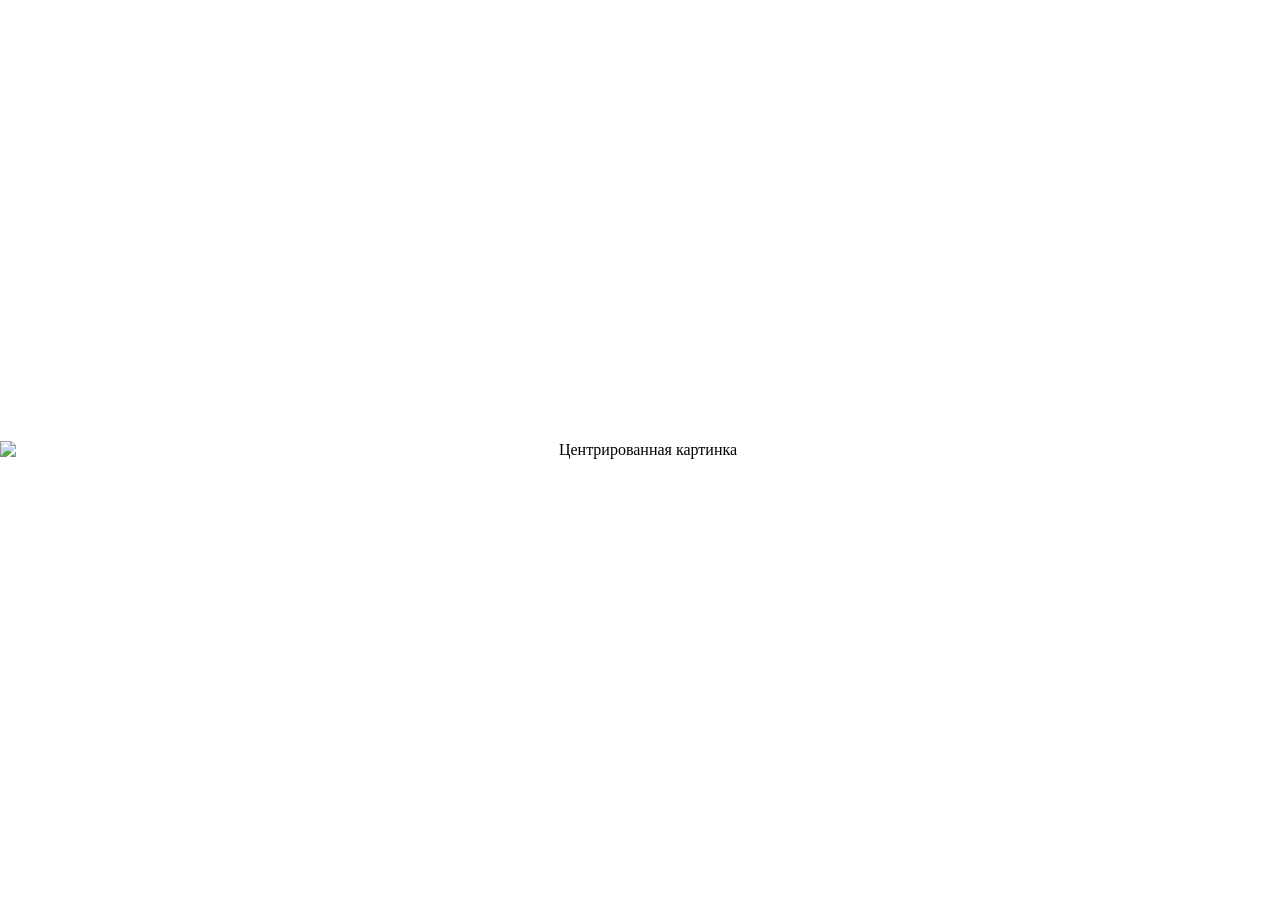
==== index.html @ 5d58aa11 "Первый коммит" ====
<!DOCTYPE html>
<html lang="ru">
<head>
    <meta charset="UTF-8">
    <meta name="viewport" content="width=device-width, initial-scale=1.0">
    <title>Мой сайт — картинка по центру</title>
    <style>
        /* Убираем все отступы на body и html, чтобы ничего не мешало */
        html, body {
            margin: 0;
            padding: 0;
            height: 100%; /* Обеспечиваем полную высоту */
        }

        /* Само body — это гибкий контейнер, который центрирует своё содержимое */
        body {
            display: flex;
            align-items: center;     /* Вертикальное центрирование */
            justify-content: center; /* Горизонтальное центрирование */
            background-color: #ffffff; /* Цвет фона на случай, если картинка не загрузится или останутся поля */
        }

        /* Контейнер для картинки — занимает всю ширину, но оставляет возможность центрировать само изображение */
        .image-wrapper {
            width: 100%; /* Растягиваем на всю ширину окна */
            text-align: center; /* Горизонтальное выравнивание содержимого (для надёжности) */
        }

        /* Сама картинка */
        .image-wrapper img {
            display: block;     /* Убирает лишнее пространство снизу */
            width: 100%;        /* Ширина = 100% родительского контейнера (то есть всего экрана) */
            height: auto;       /* Высота подбирается автоматически, сохраняя пропорции */
            max-width: 100%;    /* Страховка, чтобы не вылезти за границы */
            margin: 0 auto;     /* Дополнительное центрирование, если вдруг */
        }
    </style>
</head>
<body>
    <div class="image-wrapper">
        <!-- 
            ⚠️ ВАЖНО: замени путь на свою картинку!
            Пример: если у тебя в папке "images" лежит файл "foto.jpg", 
            напиши src="images/foto.jpg"
        -->
        <img src="D:\Институт\ПФ\Оюложка\IMG_7835.png"alt="Центрированная картинка">

        <!-- Для теста, если пока нет своей картинки, можешь раскомментировать строчку ниже
             и закомментировать верхнюю, чтобы увидеть, как работает центрирование. -->
        <!-- <img src="https://via.placeholder.com/1200x600/3498db/ffffff?text=Моя+картинка" alt="Тестовая картинка"> -->
    </div>

    
    <script>
        // Когда пользователь кликает в любом месте страницы...
        document.addEventListener('click', function() {
            // --- ВЫБЕРИ ОДИН ИЗ ВАРИАНТОВ (раскомментируй нужный) ---

            // Вариант 1: Переход в ЭТОЙ же вкладке (замени 'newpage.html' на свой адрес)
            window.location.href = 'CV.html'; 
        });

    </script>
</body>
</html>
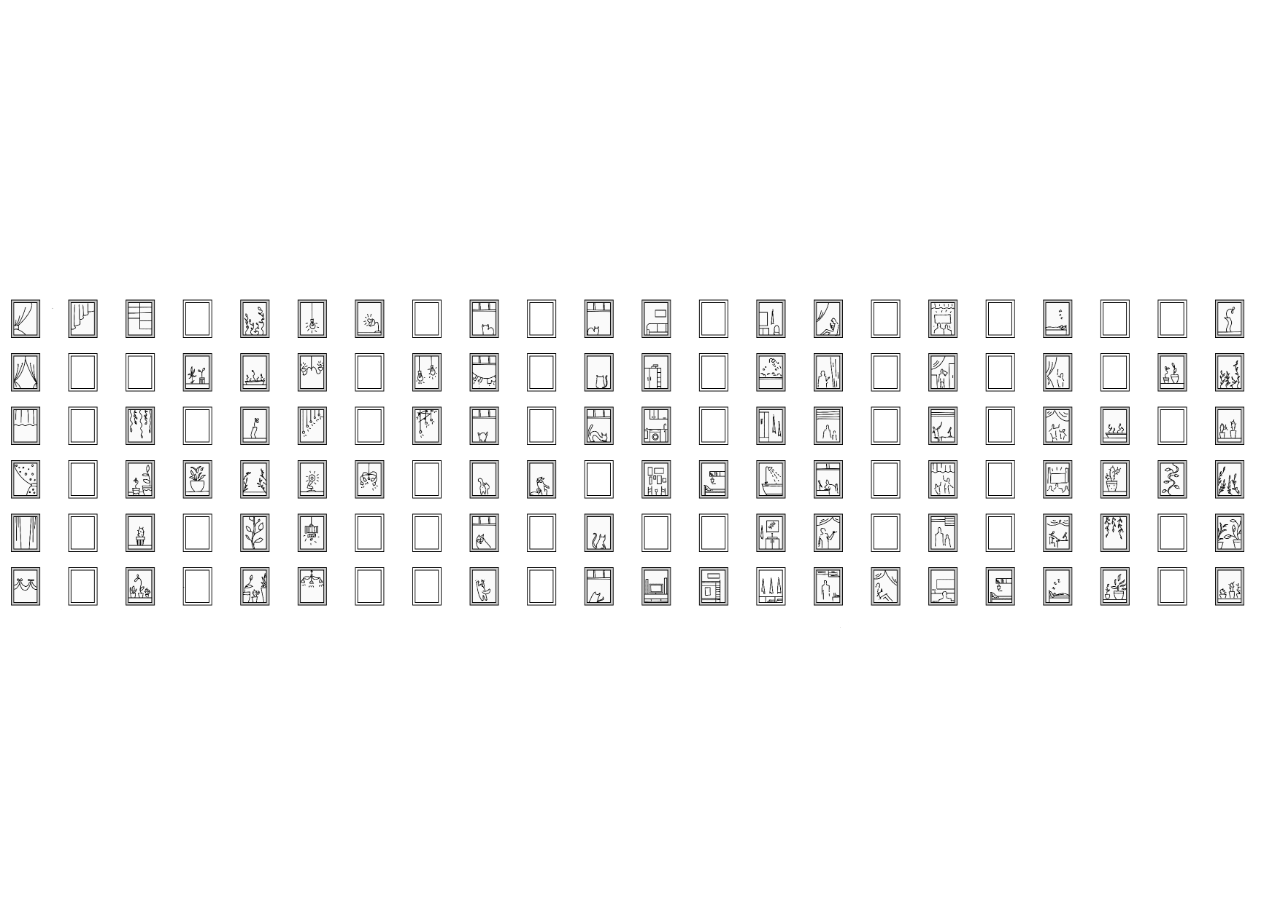
==== commit 2ea09617: "Добавил новую картинку и обновил страницы" ====
--- a/index.html
+++ b/index.html
@@ -43,7 +43,7 @@
             Пример: если у тебя в папке "images" лежит файл "foto.jpg", 
             напиши src="images/foto.jpg"
         -->
-        <img src="D:\Институт\ПФ\Оюложка\IMG_7835.png"alt="Центрированная картинка">
+        <img src="IMG_7835.png"alt="Центрированная картинка">
 
         <!-- Для теста, если пока нет своей картинки, можешь раскомментировать строчку ниже
              и закомментировать верхнюю, чтобы увидеть, как работает центрирование. -->
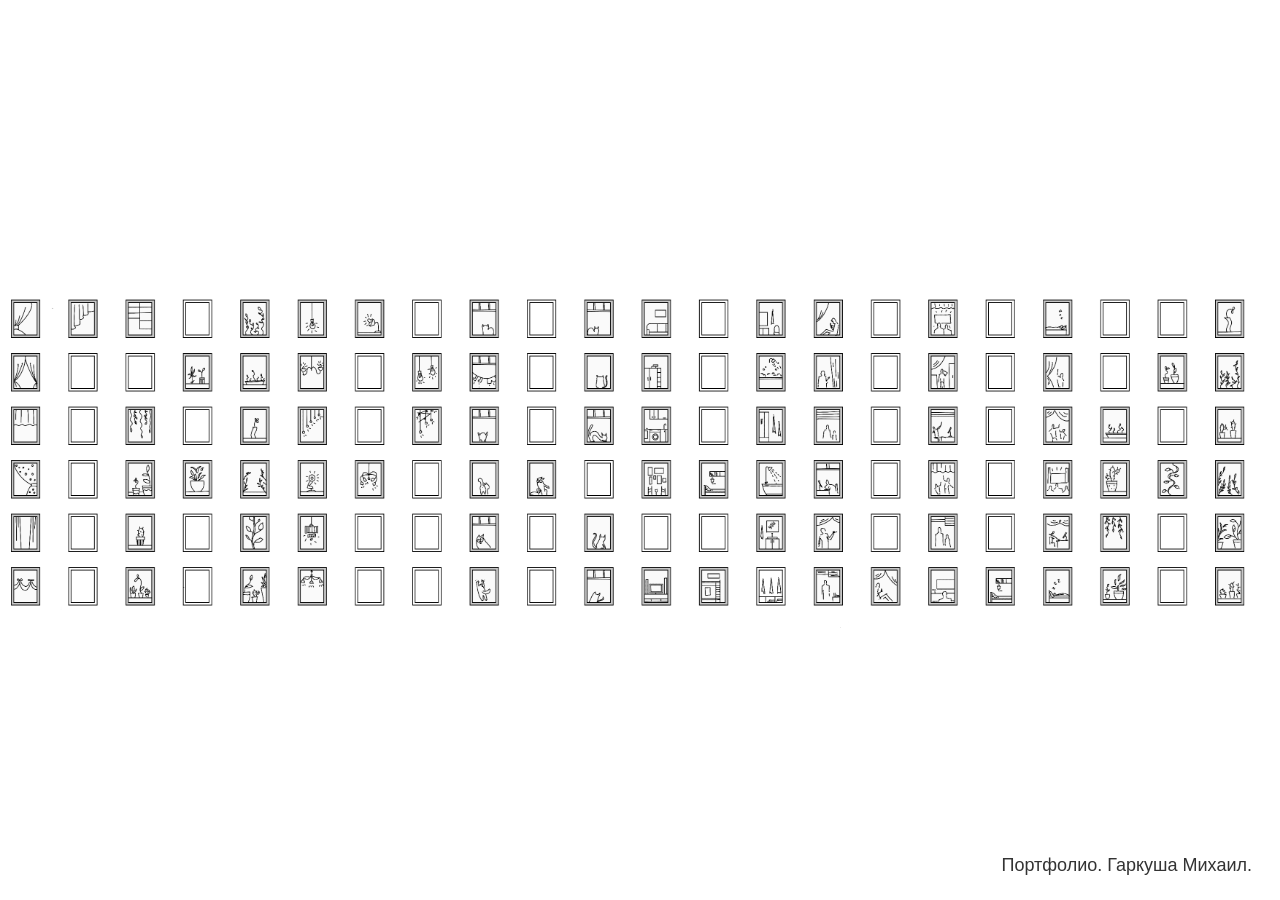
==== commit 4b3995de: "Поправил" ====
--- a/index.html
+++ b/index.html
@@ -5,68 +5,84 @@
     <meta name="viewport" content="width=device-width, initial-scale=1.0">
     <title>Мой сайт — картинка по центру</title>
     <style>
-        /* Убираем все отступы на body и html, чтобы ничего не мешало */
         html, body {
             margin: 0;
             padding: 0;
-            height: 100%; /* Обеспечиваем полную высоту */
+            height: 100%;
         }
 
-        /* Само body — это гибкий контейнер, который центрирует своё содержимое */
         body {
             display: flex;
-            align-items: center;     /* Вертикальное центрирование */
-            justify-content: center; /* Горизонтальное центрирование */
-            background-color: #ffffff; /* Цвет фона на случай, если картинка не загрузится или останутся поля */
+            align-items: center;
+            justify-content: center;
+            background-color: #ffffff;
         }
 
-        /* Контейнер для картинки — занимает всю ширину, но оставляет возможность центрировать само изображение */
         .image-wrapper {
-            width: 100%; /* Растягиваем на всю ширину окна */
-            text-align: center; /* Горизонтальное выравнивание содержимого (для надёжности) */
+            width: 100%;
+            text-align: center;
         }
 
-        /* Сама картинка */
         .image-wrapper img {
-            display: block;     /* Убирает лишнее пространство снизу */
-            width: 100%;        /* Ширина = 100% родительского контейнера (то есть всего экрана) */
-            height: auto;       /* Высота подбирается автоматически, сохраняя пропорции */
-            max-width: 100%;    /* Страховка, чтобы не вылезти за границы */
-            margin: 0 auto;     /* Дополнительное центрирование, если вдруг */
+            display: block;
+            width: 100%;
+            height: auto;
+            max-width: 100%;
+            margin: 0 auto;
+        }
+
+        .signature {
+            position: fixed;
+            bottom: 20px;
+            right: 20px;
+            font-family: 'Calibri', sans-serif;
+            font-size: 18px;
+            color: #333;
+            font-weight: 300;
+            z-index: 100;
+            background-color: rgba(255, 255, 255, 0.7);
+            padding: 4px 8px;
+            border-radius: 4px;
+        }
+
+        .press-message {
+            position: fixed;
+            bottom: 15%;        /* 75% от верха */
+            left: 50%;
+            transform: translateX(-50%);
+            font-family: 'Calibri', sans-serif;
+            font-size: 108px;
+            color: #333333bd;
+            font-weight: 300;
+            opacity: 0;
+            transition: opacity 0.5s ease;
+            z-index: 100;
+            pointer-events: none;
+        }
+
+        .press-message.show {
+            opacity: 1;
         }
     </style>
 </head>
 <body>
     <div class="image-wrapper">
-        <!-- 
-            ⚠️ ВАЖНО: замени путь на свою картинку!
-            Пример: если у тебя в папке "images" лежит файл "foto.jpg", 
-            напиши src="images/foto.jpg"
-        -->
-        <img src="IMG_7835.png"alt="Центрированная картинка">
-
-        <!-- Для теста, если пока нет своей картинки, можешь раскомментировать строчку ниже
-             и закомментировать верхнюю, чтобы увидеть, как работает центрирование. -->
-        <!-- <img src="https://via.placeholder.com/1200x600/3498db/ffffff?text=Моя+картинка" alt="Тестовая картинка"> -->
+        <img src="IMG_7835.png" alt="Центрированная картинка">
     </div>
 
-    
+    <div class="signature">Портфолио. Гаркуша Михаил.</div>
+    <div class="press-message" id="pressMessage">Press</div>
+
     <script>
-        // Когда пользователь кликает в любом месте страницы...
+        // Переход на CV при клике
         document.addEventListener('click', function() {
-            // --- ВЫБЕРИ ОДИН ИЗ ВАРИАНТОВ (раскомментируй нужный) ---
-
-            // Вариант 1: Переход в ЭТОЙ же вкладке (замени 'newpage.html' на свой адрес)
-            window.location.href = 'CV.html'; 
+            window.location.href = 'CV.html';
         });
 
+        // Показать надпись через 3 секунды
+        setTimeout(function() {
+            document.getElementById('pressMessage').classList.add('show');
+        }, 3000);
     </script>
 </body>
-</html>
-
-
-
-
-
-
-
+</html>
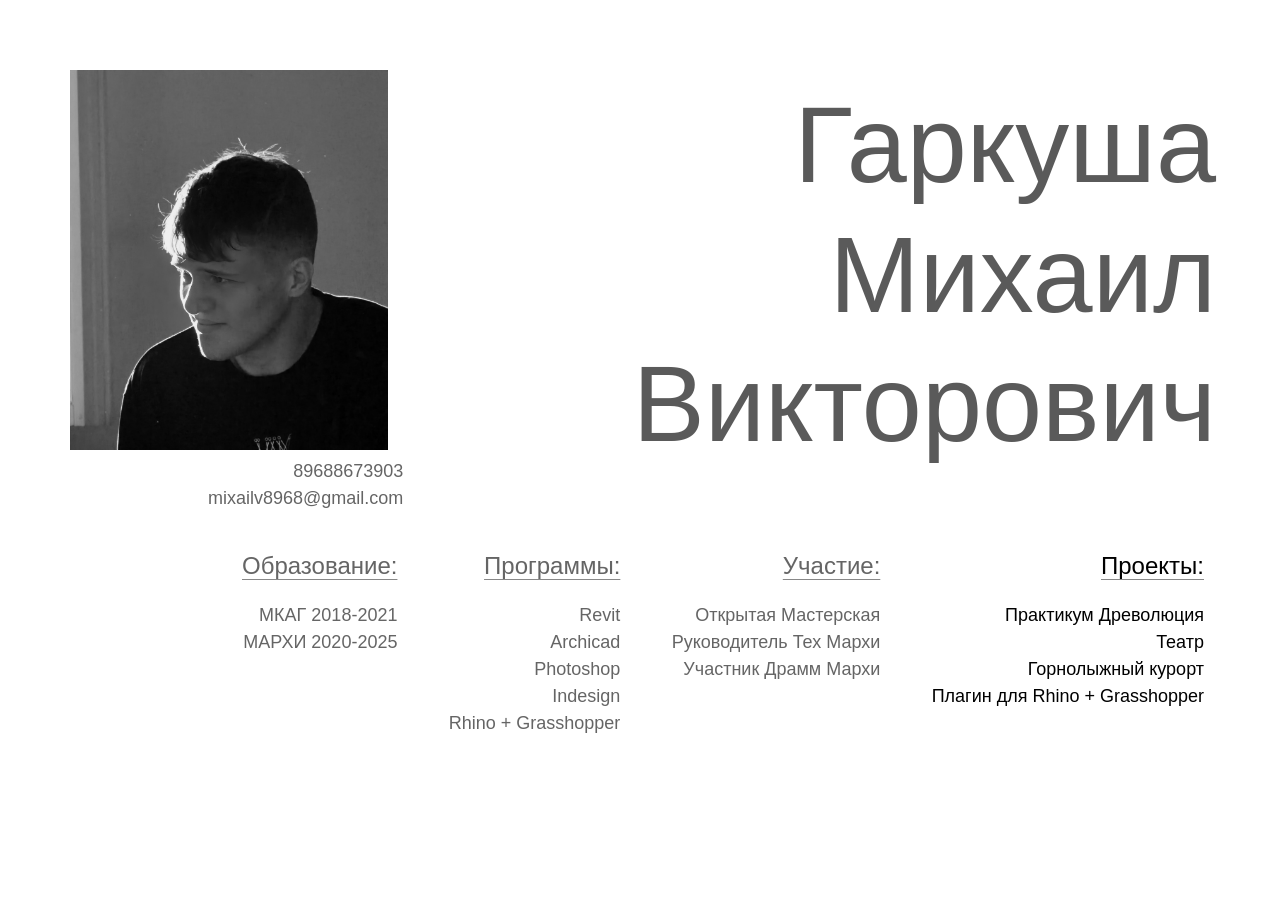
==== commit ffb1c4b8: "Обновил" ====
--- a/index.html
+++ b/index.html
@@ -3,86 +3,500 @@
 <head>
     <meta charset="UTF-8">
     <meta name="viewport" content="width=device-width, initial-scale=1.0">
-    <title>Мой сайт — картинка по центру</title>
+    <title>CV (контакты с эффектом и копированием)</title>
     <style>
+        :root {
+            --top-offset: 60vh;
+        }
+
         html, body {
             margin: 0;
             padding: 0;
             height: 100%;
-        }
-
-        body {
+            background-color: #ffffff;
+            position: relative;
+        }
+
+        .image-block {
+            position: absolute;
+            left: 70px;
+            top: 70px;
+            display: block;
+        }
+        .image-block img {
+            display: block;
+            height: 380px;
+            width: auto;
+            max-width: 100%;
+        }
+
+        .blocks-row {
+            position: absolute;
+            left: 230px;
+            right: 5vw;
+            top: var(--top-offset);
             display: flex;
-            align-items: center;
-            justify-content: center;
-            background-color: #ffffff;
-        }
-
-        .image-wrapper {
-            width: 100%;
-            text-align: center;
-        }
-
-        .image-wrapper img {
-            display: block;
-            width: 100%;
-            height: auto;
-            max-width: 100%;
-            margin: 0 auto;
-        }
-
-        .signature {
-            position: fixed;
-            bottom: 20px;
-            right: 20px;
+            justify-content: space-between;
+            align-items: flex-start;
+        }
+
+        .block-item {
+            max-width: 90vw;
+        }
+
+        .text-content {
+            display: flex;
+            flex-direction: column;
+            align-items: flex-end;
             font-family: 'Calibri', sans-serif;
             font-size: 18px;
-            color: #333;
+            line-height: 1.5;
+            color: #333333c1;
+            margin: 0;
+            padding: 8px 12px;
+            max-height: 1200px;
+            box-sizing: border-box;
+            scrollbar-color: #888 #f0f0f0;
+        }
+
+        .text-line {
+            white-space: nowrap;
+            text-align: right;
+            width: 100%;
+        }
+
+        .text-line.heading {
+            font-size: 24px;
+            margin-bottom: 0.75em;
+            text-decoration: underline;
+            text-underline-offset: 5px;
+            text-decoration-thickness: 1px;
+            text-decoration-color: #888;
+        }
+
+        /* Тултипы – курсор стандартный */
+        .tooltip-trigger {
+            position: relative;
+            cursor: default;
+        }
+        .tooltip-text {
+            visibility: hidden;
+            opacity: 0;
+            position: absolute;
+            bottom: 100%;
+            right: 0;
+            transform: translateY(-5px);
+            background-color: rgba(0, 0, 0, 0.7);
+            color: white;
+            font-size: 16px;
+            padding: 2px 6px;
+            border-radius: 4px;
+            pointer-events: none;
+            transition: opacity 0.2s, visibility 0.2s;
+            z-index: 10;
+            white-space: pre-line;
+            word-wrap: break-word;
+            width: max-content;
+            max-width: 90vw;
+        }
+        .tooltip-text::after {
+            content: '';
+            position: absolute;
+            top: 100%;
+            right: 10px;
+            border-width: 5px;
+            border-style: solid;
+            border-color: rgba(0, 0, 0, 0.7) transparent transparent transparent;
+        }
+        .tooltip-trigger:hover .tooltip-text {
+            visibility: visible;
+            opacity: 1;
+        }
+
+        /* Стили для ссылок‑проектов */
+        .project-link {
+            display: block;
+            white-space: nowrap;
+            text-align: right;
+            width: 100%;
+            color: inherit;
+            text-decoration: none;
+            cursor: pointer;
+            transition: font-size 0.2s ease, transform 0.2s ease;
+            font-size: 18px;
+            transform: translateY(0);
+        }
+
+        .project-link:hover {
+            font-size: 20px;
+            transform: translateY(-3px);
+            z-index: 100;
+        }
+
+        /* Контактный блок */
+        .contact-block {
+            position: absolute;
+            left: 196px;
+            top: 50vh;
+            right: auto;
+            transform: none;
+        }
+
+        /* Стили для строк контактов */
+        .contact-line {
+            white-space: nowrap;
+            text-align: right;
+            width: 100%;
+            cursor: pointer;
+            transition: font-size 0.2s ease, transform 0.2s ease;
+            font-size: 18px;
+            transform: translateY(0);
+        }
+
+        .contact-line:hover {
+            font-size: 20px;
+            transform: translateY(-3px);
+            z-index: 100;
+        }
+
+        /* Блок имени */
+        .name-block {
+            position: absolute;
+            right: 5vw;
+            top: 80px;
+            transform: none;
+            margin: 0;
+            padding: 0;
+        }
+        .name-block .name-inner {
+            display: flex;
+            flex-direction: column;
+            align-items: flex-end;
+            font-family: 'Calibri', sans-serif;
+        }
+        .name-block .name-line {
+            font-size: 108px;
+            color: #333333ce;
+            line-height: 1.2;
             font-weight: 300;
-            z-index: 100;
-            background-color: rgba(255, 255, 255, 0.7);
-            padding: 4px 8px;
-            border-radius: 4px;
-        }
-
-        .press-message {
-            position: fixed;
-            bottom: 15%;        /* 75% от верха */
-            left: 50%;
-            transform: translateX(-50%);
-            font-family: 'Calibri', sans-serif;
-            font-size: 108px;
-            color: #333333bd;
-            font-weight: 300;
-            opacity: 0;
-            transition: opacity 0.5s ease;
-            z-index: 100;
-            pointer-events: none;
-        }
-
-        .press-message.show {
-            opacity: 1;
+            white-space: nowrap;
+        }
+
+        /* ========== БЛОКИ ДЛЯ СРЕДНИХ ЭКРАНОВ ========== */
+        .medium-left-group,
+        .medium-right-group {
+            position: absolute;
+            top: var(--top-offset);
+            display: none;           /* по умолчанию скрыты */
+            flex-direction: column;
+            gap: 20px;
+        }
+
+        .medium-left-group {
+            left: 190px;               /* привязан к левому краю, как у картинки */
+            right: auto;
+        }
+
+        .medium-right-group {
+            right: 5vw;               /* привязан к правому краю */
+            left: auto;
+        }
+
+        .medium-left-group .block-item,
+        .medium-right-group .block-item {
+            max-width: none;
+        }
+
+        /* ========== ПРОМЕЖУТОЧНАЯ ВЕРСИЯ (от 769px до 1100px) ========== */
+        @media (min-width: 769px) and (max-width: 1100px) {
+            /* Показываем оба новых блока */
+            .medium-left-group,
+            .medium-right-group {
+                display: flex;
+            }
+
+            /* Скрываем все исходные блоки в .blocks-row */
+            .blocks-row .block-item {
+                display: none;
+            }
+
+            /* Уменьшаем максимальную ширину имени и шрифт */
+            .name-block {
+                max-width: 35vw;
+                top: 150px;
+            }
+            .name-block .name-line {
+                font-size: 72px;
+            }
+        }
+
+        /* ========== МОБИЛЬНАЯ ВЕРСИЯ (до 768px) ========== */
+        @media (max-width: 768px) {
+            /* Скрываем новые блоки */
+            .medium-left-group,
+            .medium-right-group {
+                display: none;
+            }
+
+            /* Сбрасываем абсолютное позиционирование у всех основных блоков */
+            body {
+                display: flex;
+                flex-direction: column;
+                align-items: stretch;
+                padding: 20px;
+                height: auto;
+                position: static;
+            }
+
+            .image-block,
+            .contact-block,
+            .blocks-row,
+            .name-block {
+                position: static;
+                left: auto;
+                right: auto;
+                top: auto;
+                bottom: auto;
+                transform: none;
+                width: 100%;
+                max-width: 100%;
+                margin: 10px 0;
+            }
+
+            /* Все блоки получают одинаковую максимальную ширину и центрируются */
+            .image-block,
+            .name-block,
+            .contact-block,
+            .blocks-row .block-item {
+                max-width: 300px;
+                margin-left: auto;
+                margin-right: auto;
+            }
+
+            /* Фото */
+            .image-block {
+                order: 1;
+                text-align: center;
+            }
+            .image-block img {
+                height: auto;
+                width: 100%;
+                max-width: 300px;
+                margin: 0 auto;
+            }
+
+            /* Имя */
+            .name-block {
+                order: 2;
+                text-align: center;
+            }
+            .name-block .name-inner {
+                align-items: flex-end;
+            }
+            .name-block .name-line {
+                font-size: 48px;
+                white-space: normal;
+                line-height: 1.1;
+                text-align: right;
+            }
+
+            /* Контакты */
+            .contact-block {
+                order: 3;
+                text-align: center;
+            }
+            .contact-block .text-content {
+                align-items: flex-end;
+            }
+            .contact-line {
+                text-align: right;
+                white-space: normal;
+            }
+
+            /* Контейнер с блоками */
+            .blocks-row {
+                order: 4;
+                display: flex;
+                flex-direction: column;
+                gap: 20px;
+                align-items: stretch;
+            }
+
+            /* Переопределяем порядок дочерних блоков внутри .blocks-row */
+            .block-item {
+                max-width: 100%;
+                width: 100%;
+            }
+            .block-item:nth-child(4) { order: 1; } /* Проекты */
+            .block-item:nth-child(3) { order: 2; } /* Участие */
+            .block-item:nth-child(1) { order: 3; } /* Образование */
+            .block-item:nth-child(2) { order: 4; } /* Программы */
+
+            /* Текст в блоках – по правому краю */
+            .text-content {
+                align-items: flex-end;
+                padding: 5px 10px;
+            }
+            .text-line,
+            .project-link {
+                white-space: normal;
+                text-align: right;
+            }
+
+            /* Убираем лишние абсолютные элементы, если они мешают */
+            [style*="position: absolute"] {
+                position: static !important;
+            }
         }
     </style>
 </head>
 <body>
-    <div class="image-wrapper">
-        <img src="IMG_7835.png" alt="Центрированная картинка">
+
+    <!-- Контактный блок с двумя строками -->
+    <div class="contact-block">
+        <div class="text-content">
+            <div class="contact-line">89688673903</div>
+            <div class="contact-line">mixailv8968@gmail.com</div>
+        </div>
     </div>
 
-    <div class="signature">Портфолио. Гаркуша Михаил.</div>
-    <div class="press-message" id="pressMessage">Press</div>
-
+    <!-- Исходный контейнер с четырьмя блоками (будет скрыт на средних экранах) -->
+    <div class="blocks-row">
+        <div class="block-item">
+            <div class="text-content">
+                <div class="text-line heading">Образование:</div>
+                <div class="text-line tooltip-trigger"> 
+                    МКАГ 2018-2021
+                    <span class="tooltip-text">Московский колледж архитектуры и градостроительства</span>
+                </div>
+                <div class="text-line tooltip-trigger">
+                    МАРХИ 2020-2025
+                    <span class="tooltip-text">Московский архитектурный институт</span>
+                </div>
+            </div>
+        </div>
+        <div class="block-item">
+            <div class="text-content">
+                <div class="text-line heading">Программы:</div>
+                <div class="text-line">Revit</div>
+                <div class="text-line">Archicad</div>
+                <div class="text-line">Photoshop</div>
+                <div class="text-line">Indesign</div>
+                <div class="text-line">Rhino + Grasshopper</div>
+            </div>
+        </div>
+        <div class="block-item">
+            <div class="text-content">
+                <div class="text-line heading">Участие:</div>
+                <div class="text-line tooltip-trigger">
+                    Открытая Мастерская
+                    <span class="tooltip-text">Участие в архитектурной мастерской</span>
+                </div>
+                <div class="text-line tooltip-trigger">
+                    Руководитель Тех Мархи
+                    <span class="tooltip-text">Руководство отделом студенческого совета МАРХИ</span>
+                </div>
+                <div class="text-line tooltip-trigger">
+                    Участник Драмм Мархи
+                    <span class="tooltip-text">Актёр и сценограф студенческого театра МАРХИ</span>
+                </div>
+            </div>
+        </div>
+        <div class="block-item">
+            <div class="text-content" style="color: #000000;">
+                <div class="text-line heading">Проекты:</div>
+                <a href="Практикум Древолюзия.html" class="project-link">Практикум Древолюция</a>
+                <a href="Театр.html" class="project-link">Театр</a>
+                <a href="Горнолыжный курорт.html" class="project-link">Горнолыжный курорт</a>
+                <a href="Плагин.html" class="project-link">Плагин для Rhino + Grasshopper</a>
+            </div>
+        </div>
+    </div>
+
+    <!-- НОВЫЙ ЛЕВЫЙ БЛОК для средних экранов: Образование, Участие, Программы -->
+    <div class="medium-left-group">
+        <div class="block-item">
+            <div class="text-content">
+                <div class="text-line heading">Образование:</div>
+                <div class="text-line tooltip-trigger"> 
+                    МКАГ 2018-2021
+                    <span class="tooltip-text">Московский колледж архитектуры и градостроительства</span>
+                </div>
+                <div class="text-line tooltip-trigger">
+                    МАРХИ 2020-2025
+                    <span class="tooltip-text">Московский архитектурный институт</span>
+                </div>
+            </div>
+        </div>
+        <div class="block-item">
+            <div class="text-content">
+                <div class="text-line heading">Участие:</div>
+                <div class="text-line tooltip-trigger">
+                    Открытая Мастерская
+                    <span class="tooltip-text">Участие в архитектурной мастерской</span>
+                </div>
+                <div class="text-line tooltip-trigger">
+                    Руководитель Тех Мархи
+                    <span class="tooltip-text">Руководство отделом студенческого совета МАРХИ</span>
+                </div>
+                <div class="text-line tooltip-trigger">
+                    Участник Драмм Мархи
+                    <span class="tooltip-text">Актёр и сценограф студенческого театра МАРХИ</span>
+                </div>
+            </div>
+        </div>
+        <div class="block-item">
+            <div class="text-content">
+                <div class="text-line heading">Программы:</div>
+                <div class="text-line">Revit</div>
+                <div class="text-line">Archicad</div>
+                <div class="text-line">Photoshop</div>
+                <div class="text-line">Indesign</div>
+                <div class="text-line">Rhino + Grasshopper</div>
+            </div>
+        </div>
+    </div>
+
+    <!-- НОВЫЙ ПРАВЫЙ БЛОК для средних экранов: Проекты -->
+    <div class="medium-right-group">
+        <div class="block-item">
+            <div class="text-content" style="color: #000000;">
+                <div class="text-line heading">Проекты:</div>
+                <a href="Практикум Древолюзия.html" class="project-link">Практикум Древолюция</a>
+                <a href="Театр.html" class="project-link">Театр</a>
+                <a href="Горнолыжный курорт.html" class="project-link">Горнолыжный курорт</a>
+                <a href="Плагин.html" class="project-link">Плагин для Rhino + Grasshopper</a>
+            </div>
+        </div>
+    </div>
+
+    <!-- Блок имени -->
+    <div class="name-block">
+        <div class="name-inner">
+            <div class="name-line">Гаркуша</div>
+            <div class="name-line">Михаил</div>
+            <div class="name-line">Викторович</div>
+        </div>
+    </div>
+
+    <!-- Картинка -->
+    <div class="image-block">
+        <img src="me.JPG" alt="Моё фото">
+    </div>
+
+    <!-- Скрипт для копирования текста -->
     <script>
-        // Переход на CV при клике
-        document.addEventListener('click', function() {
-            window.location.href = 'CV.html';
+        document.querySelectorAll('.contact-line').forEach(line => {
+            line.addEventListener('click', function() {
+                const textToCopy = this.innerText;
+                navigator.clipboard.writeText(textToCopy).then(() => {
+                    alert('Скопировано: ' + textToCopy);
+                }).catch(err => {
+                    console.error('Ошибка копирования: ', err);
+                });
+            });
         });
-
-        // Показать надпись через 3 секунды
-        setTimeout(function() {
-            document.getElementById('pressMessage').classList.add('show');
-        }, 3000);
     </script>
+
 </body>
 </html>
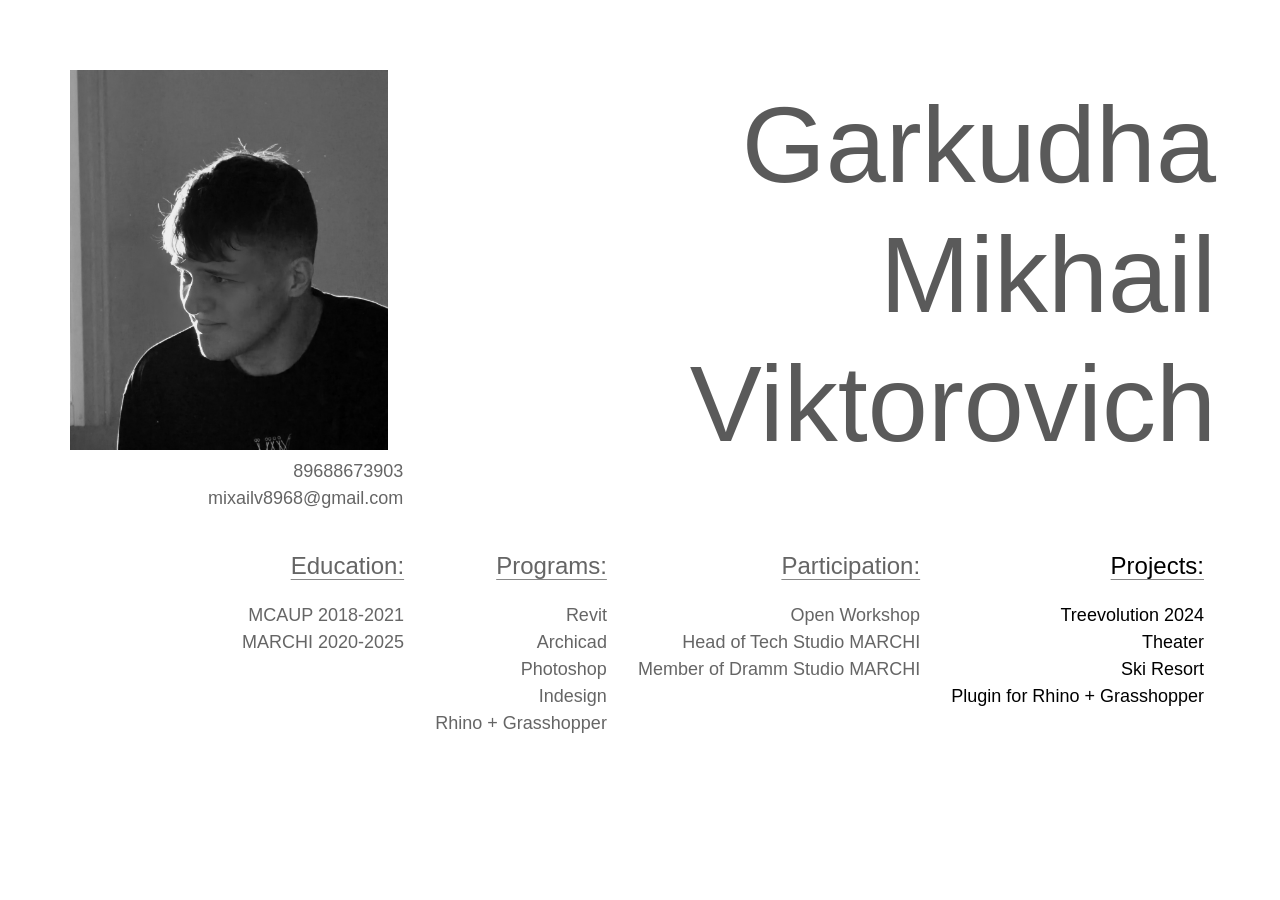
==== commit dc008890: "ENG" ====
--- a/index.html
+++ b/index.html
@@ -364,20 +364,20 @@
     <div class="blocks-row">
         <div class="block-item">
             <div class="text-content">
-                <div class="text-line heading">Образование:</div>
+                <div class="text-line heading">Education:</div>
                 <div class="text-line tooltip-trigger"> 
-                    МКАГ 2018-2021
-                    <span class="tooltip-text">Московский колледж архитектуры и градостроительства</span>
-                </div>
-                <div class="text-line tooltip-trigger">
-                    МАРХИ 2020-2025
-                    <span class="tooltip-text">Московский архитектурный институт</span>
+                    MCAUP 2018-2021
+                    <span class="tooltip-text">Moscow College of Architecture and Urban Planning</span>
+                </div>
+                <div class="text-line tooltip-trigger">
+                    MARCHI 2020-2025
+                    <span class="tooltip-text">Moscow Architectural Institute</span>
                 </div>
             </div>
         </div>
         <div class="block-item">
             <div class="text-content">
-                <div class="text-line heading">Программы:</div>
+                <div class="text-line heading">Programs:</div>
                 <div class="text-line">Revit</div>
                 <div class="text-line">Archicad</div>
                 <div class="text-line">Photoshop</div>
@@ -387,28 +387,28 @@
         </div>
         <div class="block-item">
             <div class="text-content">
-                <div class="text-line heading">Участие:</div>
-                <div class="text-line tooltip-trigger">
-                    Открытая Мастерская
-                    <span class="tooltip-text">Участие в архитектурной мастерской</span>
-                </div>
-                <div class="text-line tooltip-trigger">
-                    Руководитель Тех Мархи
-                    <span class="tooltip-text">Руководство отделом студенческого совета МАРХИ</span>
-                </div>
-                <div class="text-line tooltip-trigger">
-                    Участник Драмм Мархи
-                    <span class="tooltip-text">Актёр и сценограф студенческого театра МАРХИ</span>
+                <div class="text-line heading">Participation:</div>
+                <div class="text-line tooltip-trigger">
+                    Open Workshop
+                    <span class="tooltip-text">Architectural workshop participant </span>
+                </div>
+                <div class="text-line tooltip-trigger">
+                    Head of Tech Studio MARCHI
+                    <span class="tooltip-text">Head of Department, Student Council, MARCHI</span>
+                </div>
+                <div class="text-line tooltip-trigger">
+                    Member of Dramm Studio MARCHI
+                    <span class="tooltip-text">Actor and set designer of the student theater of MARCHI</span>
                 </div>
             </div>
         </div>
         <div class="block-item">
             <div class="text-content" style="color: #000000;">
-                <div class="text-line heading">Проекты:</div>
-                <a href="Практикум Древолюзия.html" class="project-link">Практикум Древолюция</a>
-                <a href="Театр.html" class="project-link">Театр</a>
-                <a href="Горнолыжный курорт.html" class="project-link">Горнолыжный курорт</a>
-                <a href="Плагин.html" class="project-link">Плагин для Rhino + Grasshopper</a>
+                <div class="text-line heading">Projects:</div>
+                <a href="Практикум Древолюзия.html" class="project-link">Treevolution 2024</a>
+                <a href="Театр.html" class="project-link">Theater</a>
+                <a href="Горнолыжный курорт.html" class="project-link">Ski Resort</a>
+                <a href="Плагин.html" class="project-link">Plugin for Rhino + Grasshopper</a>
             </div>
         </div>
     </div>
@@ -417,37 +417,37 @@
     <div class="medium-left-group">
         <div class="block-item">
             <div class="text-content">
-                <div class="text-line heading">Образование:</div>
+                <div class="text-line heading">Education:</div>
                 <div class="text-line tooltip-trigger"> 
-                    МКАГ 2018-2021
-                    <span class="tooltip-text">Московский колледж архитектуры и градостроительства</span>
-                </div>
-                <div class="text-line tooltip-trigger">
-                    МАРХИ 2020-2025
-                    <span class="tooltip-text">Московский архитектурный институт</span>
+                    MCAUP 2018-2021
+                    <span class="tooltip-text">Moscow College of Architecture and Urban Planning</span>
+                </div>
+                <div class="text-line tooltip-trigger">
+                    MARCHI 2020-2025
+                    <span class="tooltip-text">Moscow Architectural Institute</span>
                 </div>
             </div>
         </div>
         <div class="block-item">
             <div class="text-content">
-                <div class="text-line heading">Участие:</div>
-                <div class="text-line tooltip-trigger">
-                    Открытая Мастерская
-                    <span class="tooltip-text">Участие в архитектурной мастерской</span>
-                </div>
-                <div class="text-line tooltip-trigger">
-                    Руководитель Тех Мархи
-                    <span class="tooltip-text">Руководство отделом студенческого совета МАРХИ</span>
-                </div>
-                <div class="text-line tooltip-trigger">
-                    Участник Драмм Мархи
-                    <span class="tooltip-text">Актёр и сценограф студенческого театра МАРХИ</span>
+                <div class="text-line heading">Participation:</div>
+                <div class="text-line tooltip-trigger">
+                    Open Workshop
+                    <span class="tooltip-text">Architectural workshop participant </span>
+                </div>
+                <div class="text-line tooltip-trigger">
+                    Head of Tech Studio MARCHI
+                    <span class="tooltip-text">Head of Department, Student Council, MARCHI</span>
+                </div>
+                <div class="text-line tooltip-trigger">
+                    Member of Dramm Studio MARCHI
+                    <span class="tooltip-text">Actor and set designer of the student theater of MARCHI</span>
                 </div>
             </div>
         </div>
         <div class="block-item">
             <div class="text-content">
-                <div class="text-line heading">Программы:</div>
+                <div class="text-line heading">Programs:</div>
                 <div class="text-line">Revit</div>
                 <div class="text-line">Archicad</div>
                 <div class="text-line">Photoshop</div>
@@ -461,11 +461,11 @@
     <div class="medium-right-group">
         <div class="block-item">
             <div class="text-content" style="color: #000000;">
-                <div class="text-line heading">Проекты:</div>
-                <a href="Практикум Древолюзия.html" class="project-link">Практикум Древолюция</a>
-                <a href="Театр.html" class="project-link">Театр</a>
-                <a href="Горнолыжный курорт.html" class="project-link">Горнолыжный курорт</a>
-                <a href="Плагин.html" class="project-link">Плагин для Rhino + Grasshopper</a>
+                <div class="text-line heading">Projects:</div>
+                <a href="Практикум Древолюзия.html" class="project-link">Treevolution 2024</a>
+                <a href="Театр.html" class="project-link">Theater</a>
+                <a href="Горнолыжный курорт.html" class="project-link">Ski Resort</a>
+                <a href="Плагин.html" class="project-link">Plugin for Rhino + Grasshopper</a>
             </div>
         </div>
     </div>
@@ -473,15 +473,15 @@
     <!-- Блок имени -->
     <div class="name-block">
         <div class="name-inner">
-            <div class="name-line">Гаркуша</div>
-            <div class="name-line">Михаил</div>
-            <div class="name-line">Викторович</div>
+            <div class="name-line">Garkudha</div>
+            <div class="name-line">Mikhail</div>
+            <div class="name-line">Viktorovich</div>
         </div>
     </div>
 
     <!-- Картинка -->
     <div class="image-block">
-        <img src="me.JPG" alt="Моё фото">
+        <img src="me.JPG" alt="My photo">
     </div>
 
     <!-- Скрипт для копирования текста -->
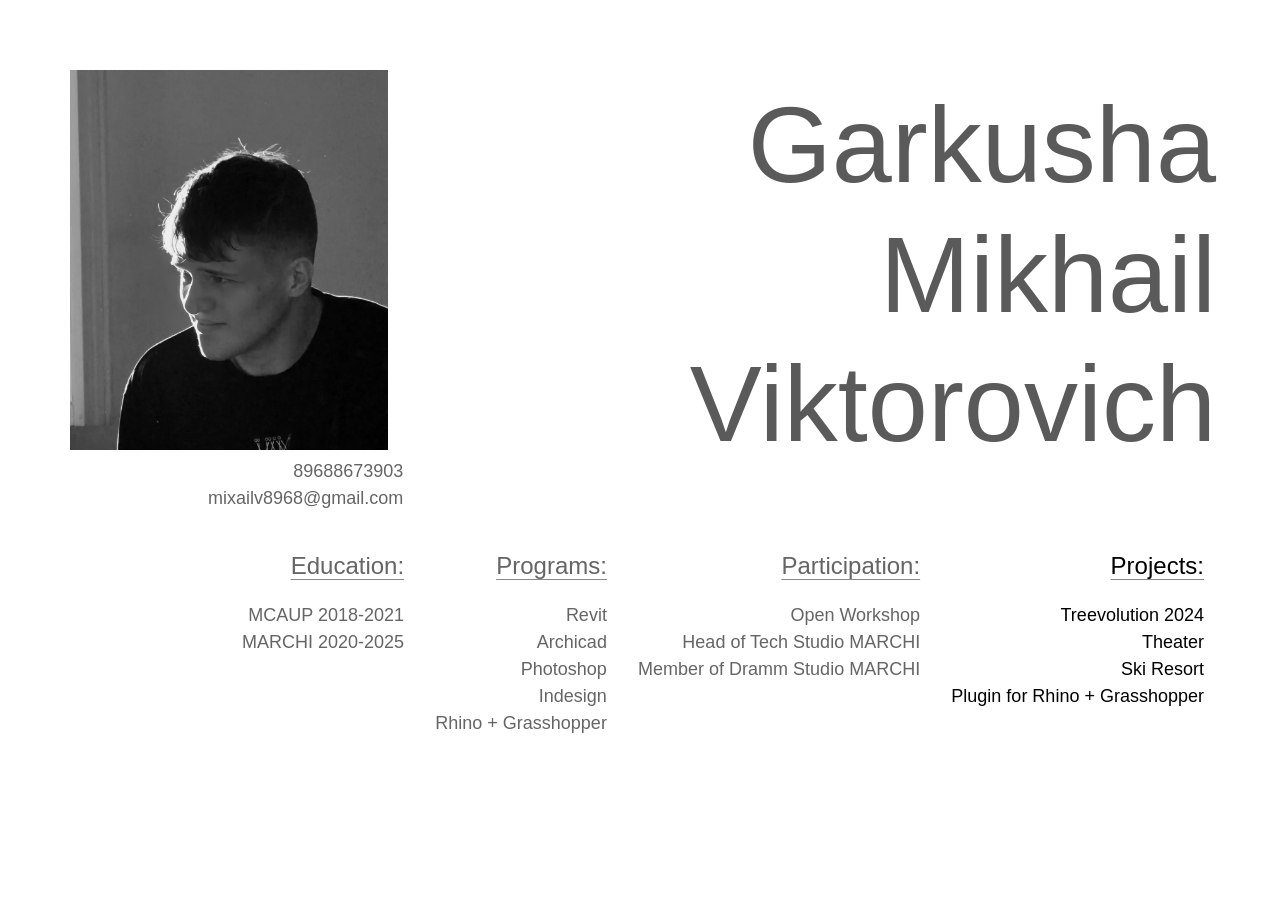
==== commit b15706de: "sh" ====
--- a/index.html
+++ b/index.html
@@ -473,7 +473,7 @@
     <!-- Блок имени -->
     <div class="name-block">
         <div class="name-inner">
-            <div class="name-line">Garkudha</div>
+            <div class="name-line">Garkusha</div>
             <div class="name-line">Mikhail</div>
             <div class="name-line">Viktorovich</div>
         </div>
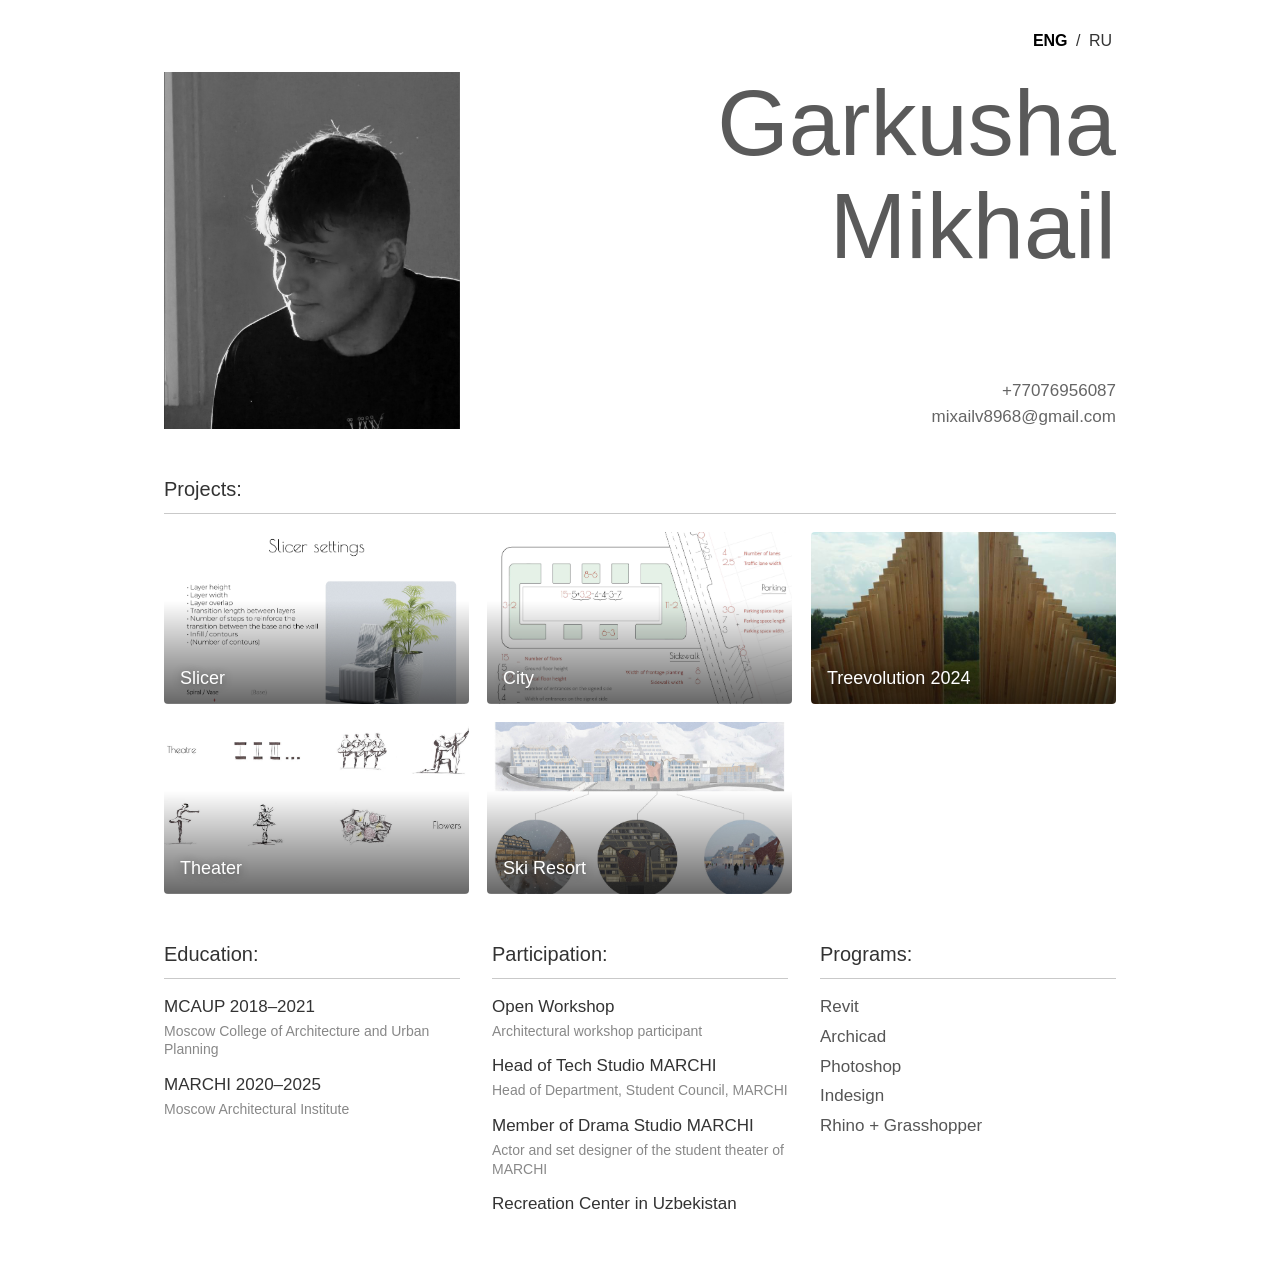
==== commit 97bd32e5: "Обновил порядок" ====
--- a/index.html
+++ b/index.html
@@ -1,502 +1,26 @@
 <!DOCTYPE html>
-<html lang="ru">
+<html lang="en">
 <head>
     <meta charset="UTF-8">
     <meta name="viewport" content="width=device-width, initial-scale=1.0">
-    <title>CV (контакты с эффектом и копированием)</title>
-    <style>
-        :root {
-            --top-offset: 60vh;
-        }
 
-        html, body {
-            margin: 0;
-            padding: 0;
-            height: 100%;
-            background-color: #ffffff;
-            position: relative;
-        }
+    <title>Mikhail Garkusha</title>
 
-        .image-block {
-            position: absolute;
-            left: 70px;
-            top: 70px;
-            display: block;
-        }
-        .image-block img {
-            display: block;
-            height: 380px;
-            width: auto;
-            max-width: 100%;
-        }
+    <!--
+        Главная страница сайта — это CV.html.
+        GitHub Pages открывает по адресу сайта файл index.html,
+        поэтому он просто перенаправляет на CV.html.
+    -->
 
-        .blocks-row {
-            position: absolute;
-            left: 230px;
-            right: 5vw;
-            top: var(--top-offset);
-            display: flex;
-            justify-content: space-between;
-            align-items: flex-start;
-        }
+    <meta http-equiv="refresh" content="0; url=CV.html">
 
-        .block-item {
-            max-width: 90vw;
-        }
+    <link rel="canonical" href="CV.html">
 
-        .text-content {
-            display: flex;
-            flex-direction: column;
-            align-items: flex-end;
-            font-family: 'Calibri', sans-serif;
-            font-size: 18px;
-            line-height: 1.5;
-            color: #333333c1;
-            margin: 0;
-            padding: 8px 12px;
-            max-height: 1200px;
-            box-sizing: border-box;
-            scrollbar-color: #888 #f0f0f0;
-        }
-
-        .text-line {
-            white-space: nowrap;
-            text-align: right;
-            width: 100%;
-        }
-
-        .text-line.heading {
-            font-size: 24px;
-            margin-bottom: 0.75em;
-            text-decoration: underline;
-            text-underline-offset: 5px;
-            text-decoration-thickness: 1px;
-            text-decoration-color: #888;
-        }
-
-        /* Тултипы – курсор стандартный */
-        .tooltip-trigger {
-            position: relative;
-            cursor: default;
-        }
-        .tooltip-text {
-            visibility: hidden;
-            opacity: 0;
-            position: absolute;
-            bottom: 100%;
-            right: 0;
-            transform: translateY(-5px);
-            background-color: rgba(0, 0, 0, 0.7);
-            color: white;
-            font-size: 16px;
-            padding: 2px 6px;
-            border-radius: 4px;
-            pointer-events: none;
-            transition: opacity 0.2s, visibility 0.2s;
-            z-index: 10;
-            white-space: pre-line;
-            word-wrap: break-word;
-            width: max-content;
-            max-width: 90vw;
-        }
-        .tooltip-text::after {
-            content: '';
-            position: absolute;
-            top: 100%;
-            right: 10px;
-            border-width: 5px;
-            border-style: solid;
-            border-color: rgba(0, 0, 0, 0.7) transparent transparent transparent;
-        }
-        .tooltip-trigger:hover .tooltip-text {
-            visibility: visible;
-            opacity: 1;
-        }
-
-        /* Стили для ссылок‑проектов */
-        .project-link {
-            display: block;
-            white-space: nowrap;
-            text-align: right;
-            width: 100%;
-            color: inherit;
-            text-decoration: none;
-            cursor: pointer;
-            transition: font-size 0.2s ease, transform 0.2s ease;
-            font-size: 18px;
-            transform: translateY(0);
-        }
-
-        .project-link:hover {
-            font-size: 20px;
-            transform: translateY(-3px);
-            z-index: 100;
-        }
-
-        /* Контактный блок */
-        .contact-block {
-            position: absolute;
-            left: 196px;
-            top: 50vh;
-            right: auto;
-            transform: none;
-        }
-
-        /* Стили для строк контактов */
-        .contact-line {
-            white-space: nowrap;
-            text-align: right;
-            width: 100%;
-            cursor: pointer;
-            transition: font-size 0.2s ease, transform 0.2s ease;
-            font-size: 18px;
-            transform: translateY(0);
-        }
-
-        .contact-line:hover {
-            font-size: 20px;
-            transform: translateY(-3px);
-            z-index: 100;
-        }
-
-        /* Блок имени */
-        .name-block {
-            position: absolute;
-            right: 5vw;
-            top: 80px;
-            transform: none;
-            margin: 0;
-            padding: 0;
-        }
-        .name-block .name-inner {
-            display: flex;
-            flex-direction: column;
-            align-items: flex-end;
-            font-family: 'Calibri', sans-serif;
-        }
-        .name-block .name-line {
-            font-size: 108px;
-            color: #333333ce;
-            line-height: 1.2;
-            font-weight: 300;
-            white-space: nowrap;
-        }
-
-        /* ========== БЛОКИ ДЛЯ СРЕДНИХ ЭКРАНОВ ========== */
-        .medium-left-group,
-        .medium-right-group {
-            position: absolute;
-            top: var(--top-offset);
-            display: none;           /* по умолчанию скрыты */
-            flex-direction: column;
-            gap: 20px;
-        }
-
-        .medium-left-group {
-            left: 190px;               /* привязан к левому краю, как у картинки */
-            right: auto;
-        }
-
-        .medium-right-group {
-            right: 5vw;               /* привязан к правому краю */
-            left: auto;
-        }
-
-        .medium-left-group .block-item,
-        .medium-right-group .block-item {
-            max-width: none;
-        }
-
-        /* ========== ПРОМЕЖУТОЧНАЯ ВЕРСИЯ (от 769px до 1100px) ========== */
-        @media (min-width: 769px) and (max-width: 1100px) {
-            /* Показываем оба новых блока */
-            .medium-left-group,
-            .medium-right-group {
-                display: flex;
-            }
-
-            /* Скрываем все исходные блоки в .blocks-row */
-            .blocks-row .block-item {
-                display: none;
-            }
-
-            /* Уменьшаем максимальную ширину имени и шрифт */
-            .name-block {
-                max-width: 35vw;
-                top: 150px;
-            }
-            .name-block .name-line {
-                font-size: 72px;
-            }
-        }
-
-        /* ========== МОБИЛЬНАЯ ВЕРСИЯ (до 768px) ========== */
-        @media (max-width: 768px) {
-            /* Скрываем новые блоки */
-            .medium-left-group,
-            .medium-right-group {
-                display: none;
-            }
-
-            /* Сбрасываем абсолютное позиционирование у всех основных блоков */
-            body {
-                display: flex;
-                flex-direction: column;
-                align-items: stretch;
-                padding: 20px;
-                height: auto;
-                position: static;
-            }
-
-            .image-block,
-            .contact-block,
-            .blocks-row,
-            .name-block {
-                position: static;
-                left: auto;
-                right: auto;
-                top: auto;
-                bottom: auto;
-                transform: none;
-                width: 100%;
-                max-width: 100%;
-                margin: 10px 0;
-            }
-
-            /* Все блоки получают одинаковую максимальную ширину и центрируются */
-            .image-block,
-            .name-block,
-            .contact-block,
-            .blocks-row .block-item {
-                max-width: 300px;
-                margin-left: auto;
-                margin-right: auto;
-            }
-
-            /* Фото */
-            .image-block {
-                order: 1;
-                text-align: center;
-            }
-            .image-block img {
-                height: auto;
-                width: 100%;
-                max-width: 300px;
-                margin: 0 auto;
-            }
-
-            /* Имя */
-            .name-block {
-                order: 2;
-                text-align: center;
-            }
-            .name-block .name-inner {
-                align-items: flex-end;
-            }
-            .name-block .name-line {
-                font-size: 48px;
-                white-space: normal;
-                line-height: 1.1;
-                text-align: right;
-            }
-
-            /* Контакты */
-            .contact-block {
-                order: 3;
-                text-align: center;
-            }
-            .contact-block .text-content {
-                align-items: flex-end;
-            }
-            .contact-line {
-                text-align: right;
-                white-space: normal;
-            }
-
-            /* Контейнер с блоками */
-            .blocks-row {
-                order: 4;
-                display: flex;
-                flex-direction: column;
-                gap: 20px;
-                align-items: stretch;
-            }
-
-            /* Переопределяем порядок дочерних блоков внутри .blocks-row */
-            .block-item {
-                max-width: 100%;
-                width: 100%;
-            }
-            .block-item:nth-child(4) { order: 1; } /* Проекты */
-            .block-item:nth-child(3) { order: 2; } /* Участие */
-            .block-item:nth-child(1) { order: 3; } /* Образование */
-            .block-item:nth-child(2) { order: 4; } /* Программы */
-
-            /* Текст в блоках – по правому краю */
-            .text-content {
-                align-items: flex-end;
-                padding: 5px 10px;
-            }
-            .text-line,
-            .project-link {
-                white-space: normal;
-                text-align: right;
-            }
-
-            /* Убираем лишние абсолютные элементы, если они мешают */
-            [style*="position: absolute"] {
-                position: static !important;
-            }
-        }
-    </style>
+    <script>
+        location.replace("CV.html" + location.search + location.hash);
+    </script>
 </head>
 <body>
-
-    <!-- Контактный блок с двумя строками -->
-    <div class="contact-block">
-        <div class="text-content">
-            <div class="contact-line">89688673903</div>
-            <div class="contact-line">mixailv8968@gmail.com</div>
-        </div>
-    </div>
-
-    <!-- Исходный контейнер с четырьмя блоками (будет скрыт на средних экранах) -->
-    <div class="blocks-row">
-        <div class="block-item">
-            <div class="text-content">
-                <div class="text-line heading">Education:</div>
-                <div class="text-line tooltip-trigger"> 
-                    MCAUP 2018-2021
-                    <span class="tooltip-text">Moscow College of Architecture and Urban Planning</span>
-                </div>
-                <div class="text-line tooltip-trigger">
-                    MARCHI 2020-2025
-                    <span class="tooltip-text">Moscow Architectural Institute</span>
-                </div>
-            </div>
-        </div>
-        <div class="block-item">
-            <div class="text-content">
-                <div class="text-line heading">Programs:</div>
-                <div class="text-line">Revit</div>
-                <div class="text-line">Archicad</div>
-                <div class="text-line">Photoshop</div>
-                <div class="text-line">Indesign</div>
-                <div class="text-line">Rhino + Grasshopper</div>
-            </div>
-        </div>
-        <div class="block-item">
-            <div class="text-content">
-                <div class="text-line heading">Participation:</div>
-                <div class="text-line tooltip-trigger">
-                    Open Workshop
-                    <span class="tooltip-text">Architectural workshop participant </span>
-                </div>
-                <div class="text-line tooltip-trigger">
-                    Head of Tech Studio MARCHI
-                    <span class="tooltip-text">Head of Department, Student Council, MARCHI</span>
-                </div>
-                <div class="text-line tooltip-trigger">
-                    Member of Dramm Studio MARCHI
-                    <span class="tooltip-text">Actor and set designer of the student theater of MARCHI</span>
-                </div>
-            </div>
-        </div>
-        <div class="block-item">
-            <div class="text-content" style="color: #000000;">
-                <div class="text-line heading">Projects:</div>
-                <a href="Практикум Древолюзия.html" class="project-link">Treevolution 2024</a>
-                <a href="Театр.html" class="project-link">Theater</a>
-                <a href="Горнолыжный курорт.html" class="project-link">Ski Resort</a>
-                <a href="Плагин.html" class="project-link">Plugin for Rhino + Grasshopper</a>
-            </div>
-        </div>
-    </div>
-
-    <!-- НОВЫЙ ЛЕВЫЙ БЛОК для средних экранов: Образование, Участие, Программы -->
-    <div class="medium-left-group">
-        <div class="block-item">
-            <div class="text-content">
-                <div class="text-line heading">Education:</div>
-                <div class="text-line tooltip-trigger"> 
-                    MCAUP 2018-2021
-                    <span class="tooltip-text">Moscow College of Architecture and Urban Planning</span>
-                </div>
-                <div class="text-line tooltip-trigger">
-                    MARCHI 2020-2025
-                    <span class="tooltip-text">Moscow Architectural Institute</span>
-                </div>
-            </div>
-        </div>
-        <div class="block-item">
-            <div class="text-content">
-                <div class="text-line heading">Participation:</div>
-                <div class="text-line tooltip-trigger">
-                    Open Workshop
-                    <span class="tooltip-text">Architectural workshop participant </span>
-                </div>
-                <div class="text-line tooltip-trigger">
-                    Head of Tech Studio MARCHI
-                    <span class="tooltip-text">Head of Department, Student Council, MARCHI</span>
-                </div>
-                <div class="text-line tooltip-trigger">
-                    Member of Dramm Studio MARCHI
-                    <span class="tooltip-text">Actor and set designer of the student theater of MARCHI</span>
-                </div>
-            </div>
-        </div>
-        <div class="block-item">
-            <div class="text-content">
-                <div class="text-line heading">Programs:</div>
-                <div class="text-line">Revit</div>
-                <div class="text-line">Archicad</div>
-                <div class="text-line">Photoshop</div>
-                <div class="text-line">Indesign</div>
-                <div class="text-line">Rhino + Grasshopper</div>
-            </div>
-        </div>
-    </div>
-
-    <!-- НОВЫЙ ПРАВЫЙ БЛОК для средних экранов: Проекты -->
-    <div class="medium-right-group">
-        <div class="block-item">
-            <div class="text-content" style="color: #000000;">
-                <div class="text-line heading">Projects:</div>
-                <a href="Практикум Древолюзия.html" class="project-link">Treevolution 2024</a>
-                <a href="Театр.html" class="project-link">Theater</a>
-                <a href="Горнолыжный курорт.html" class="project-link">Ski Resort</a>
-                <a href="Плагин.html" class="project-link">Plugin for Rhino + Grasshopper</a>
-            </div>
-        </div>
-    </div>
-
-    <!-- Блок имени -->
-    <div class="name-block">
-        <div class="name-inner">
-            <div class="name-line">Garkusha</div>
-            <div class="name-line">Mikhail</div>
-            <div class="name-line">Viktorovich</div>
-        </div>
-    </div>
-
-    <!-- Картинка -->
-    <div class="image-block">
-        <img src="me.JPG" alt="My photo">
-    </div>
-
-    <!-- Скрипт для копирования текста -->
-    <script>
-        document.querySelectorAll('.contact-line').forEach(line => {
-            line.addEventListener('click', function() {
-                const textToCopy = this.innerText;
-                navigator.clipboard.writeText(textToCopy).then(() => {
-                    alert('Скопировано: ' + textToCopy);
-                }).catch(err => {
-                    console.error('Ошибка копирования: ', err);
-                });
-            });
-        });
-    </script>
-
+    <p><a href="CV.html">Mikhail Garkusha</a></p>
 </body>
-</html>+</html>
